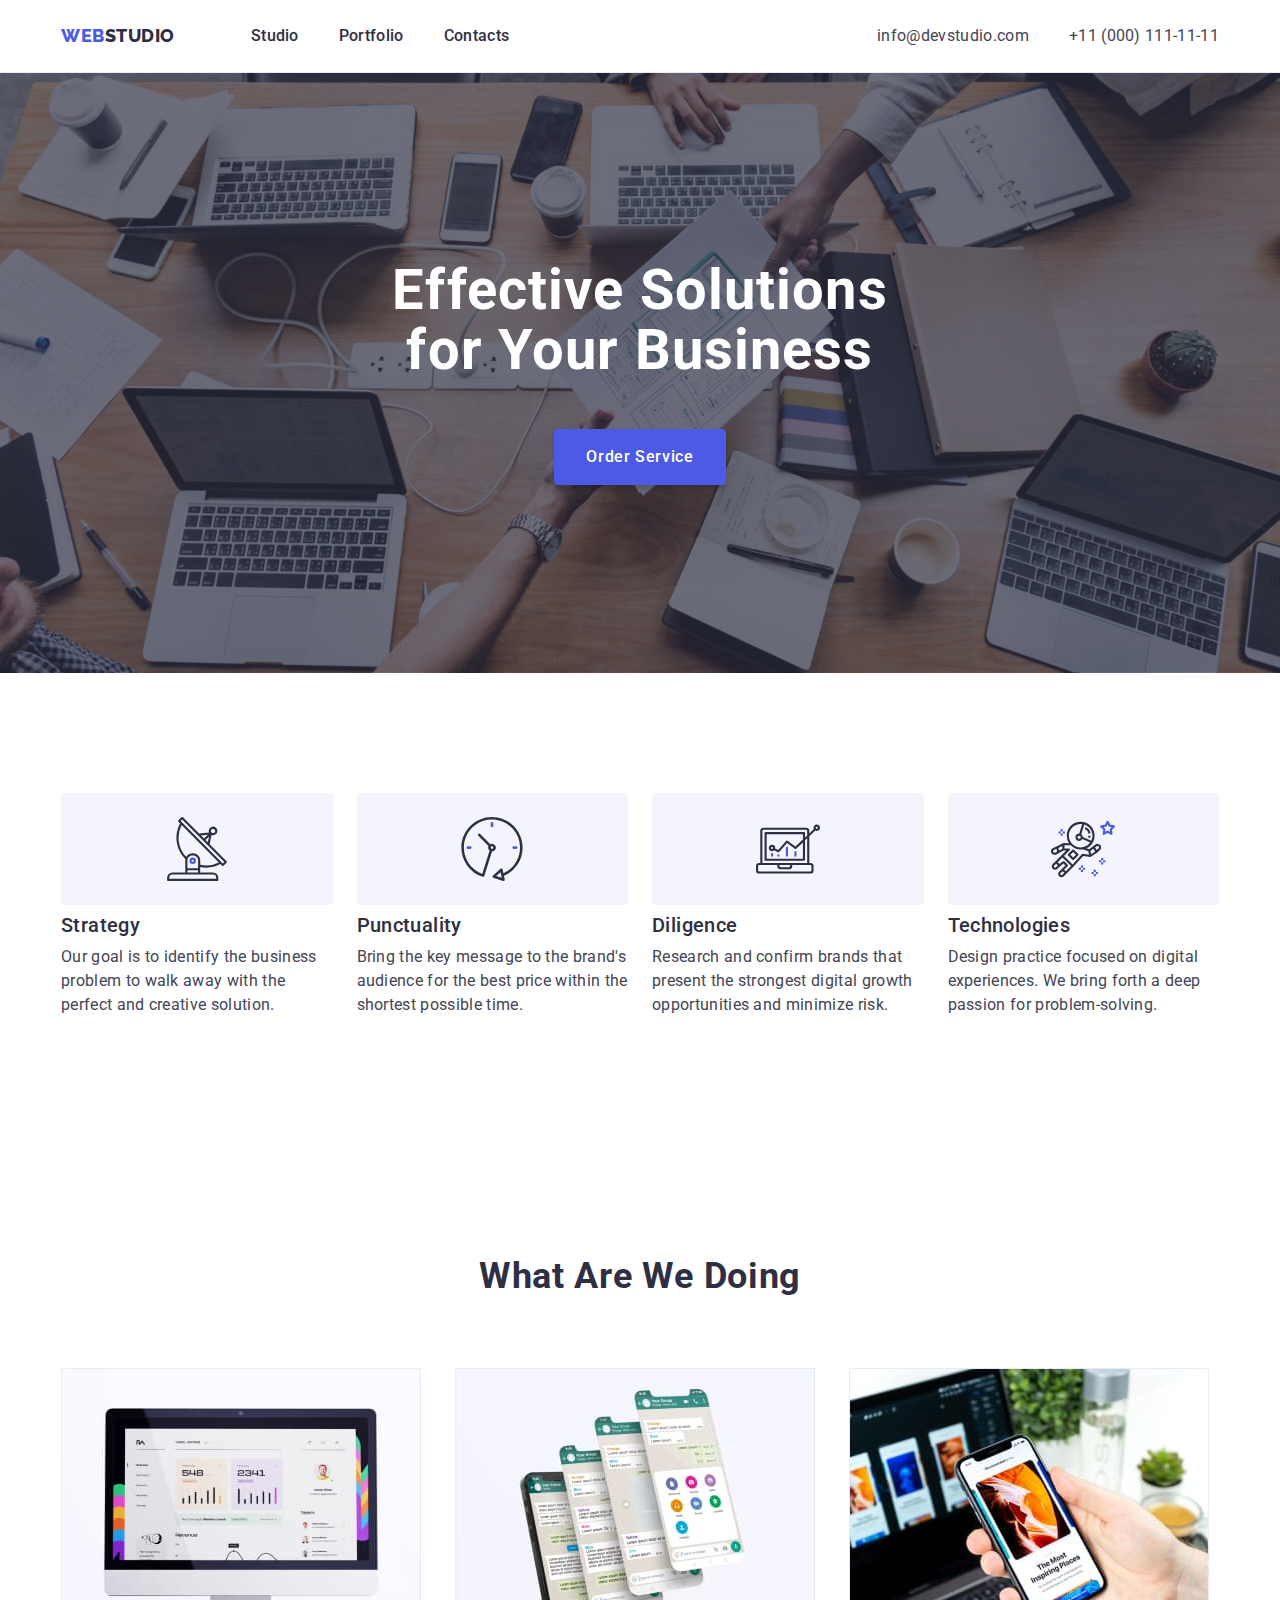
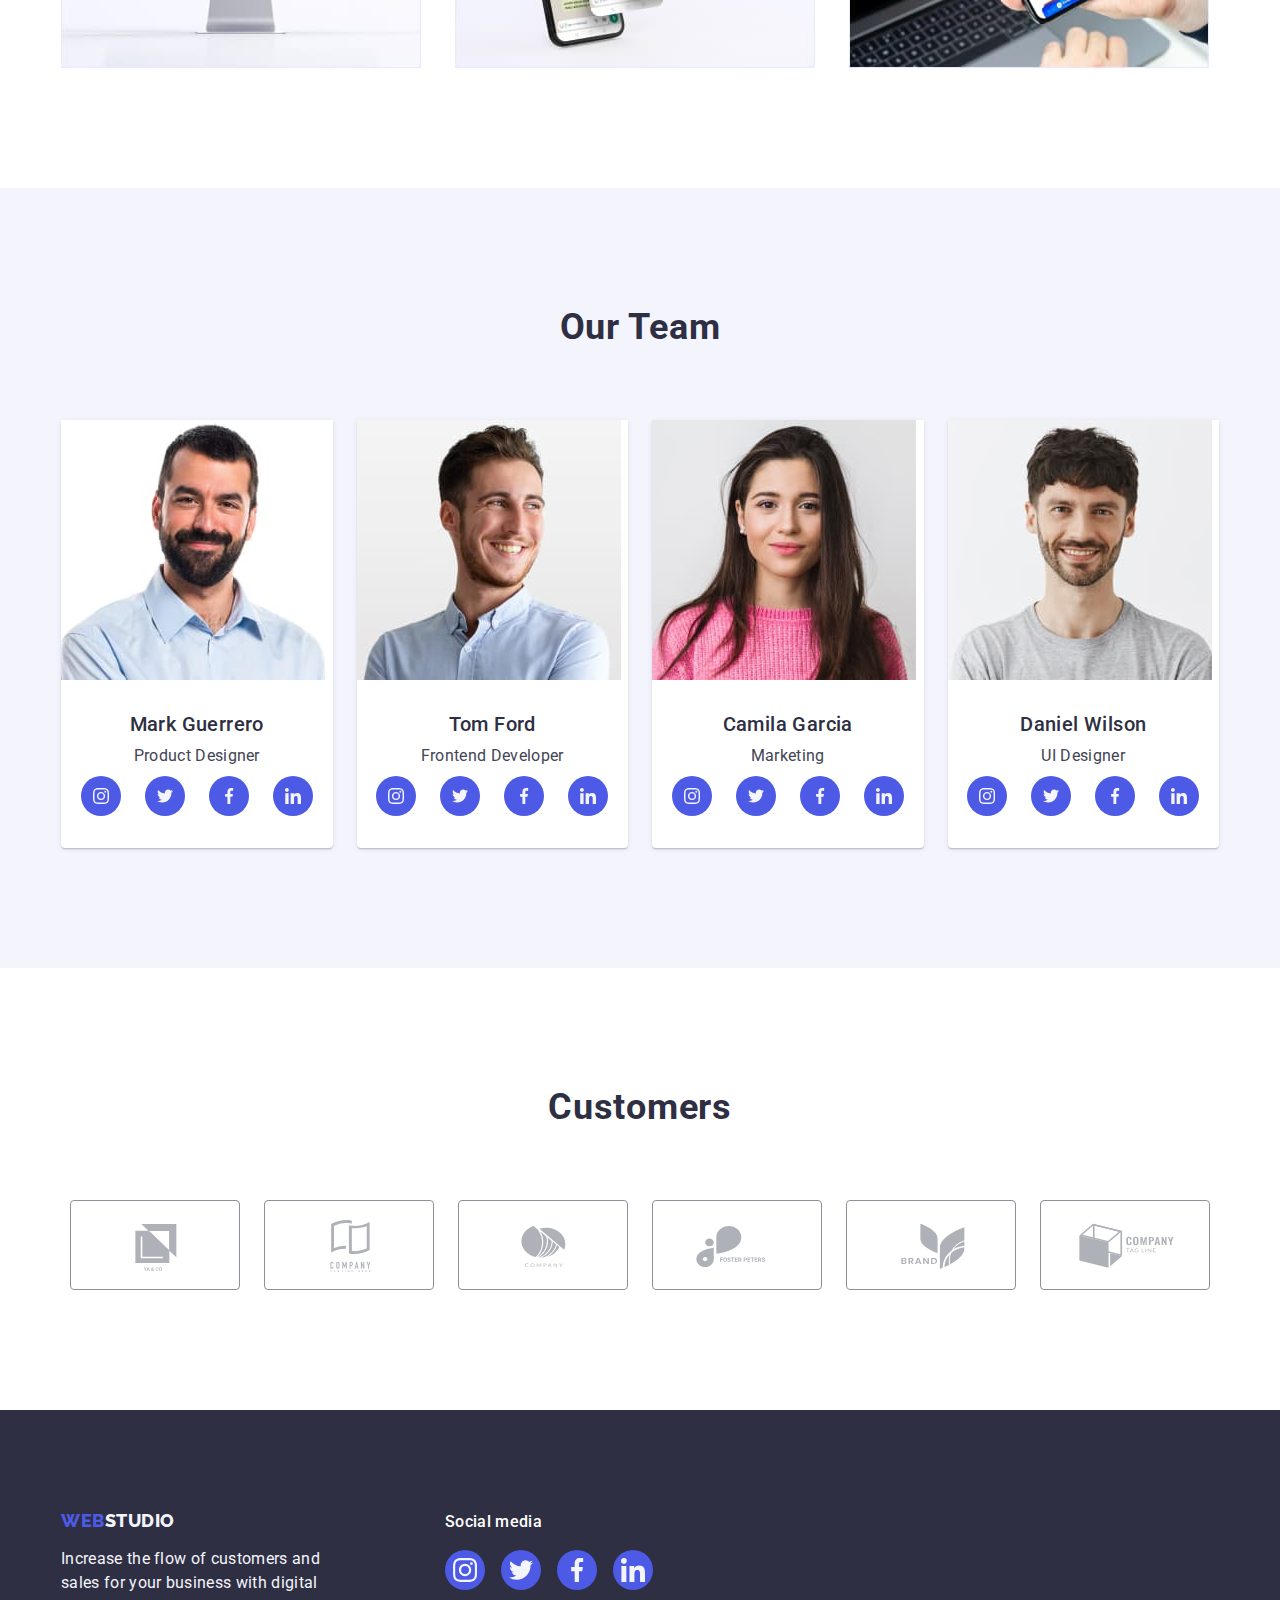
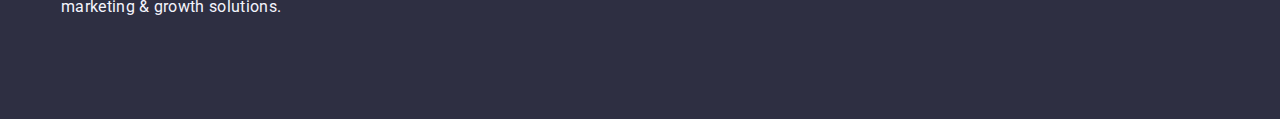
==== index.html @ a68a4059 "Initial commit" ====
<!DOCTYPE html>
<html lang="en">
  <head>
    <meta charset="UTF-8" />
    <meta http-equiv="X-UA-Compatible" content="IE=edge" />
    <meta name="viewport" content="width=device-width, initial-scale=1.0" />
    <title>Webstudio</title>
    <link rel="preconnect" href="https://fonts.googleapis.com" />
    <link rel="preconnect" href="https://fonts.gstatic.com" crossorigin />
    <link
      href="https://fonts.googleapis.com/css2?family=Raleway:wght@800&family=Roboto:wght@400;500;700;900&display=swap"
      rel="stylesheet"
    />
    <link
      rel="stylesheet"
      href="https://cdnjs.cloudflare.com/ajax/libs/modern-normalize/1.1.0/modern-normalize.min.css"
      integrity="sha512-wpPYUAdjBVSE4KJnH1VR1HeZfpl1ub8YT/NKx4PuQ5NmX2tKuGu6U/JRp5y+Y8XG2tV+wKQpNHVUX03MfMFn9Q=="
      crossorigin="anonymous"
      referrerpolicy="no-referrer"
    />
    <link rel="stylesheet" href="./css/styles.css" />
  </head>
  <body>
    <!-- Header -->

    <header class="header">
      <!-- Navigation -->
      <div class="container header-container">
        <nav class="navigation">
          <a class="logo-header logo link" href="./index.html"
            >Web<span class="logo-part-two">Studio</span></a
          >
          <ul class="menu list">
            <li class="menu-item">
              <a class="menu-link link" href="./index.html">Studio</a>
            </li>
            <li class="menu-item">
              <a class="menu-link link" href="./portfolio.html">Portfolio</a>
            </li>
            <li class="menu-item">
              <a class="menu-link link" href="">Contacts</a>
            </li>
          </ul>
        </nav>
        <!-- Contacts -->
        <address class="address">
          <ul class="list contacts">
            <li class="contacts-item">
              <a class="contacts-link link" href="mailto:info@devstudio.com"
                >info@devstudio.com</a
              >
            </li>
            <li class="contacts-item">
              <a class="contacts-link link" href="tel:+110001111111"
                >+11 (000) 111-11-11</a
              >
            </li>
          </ul>
        </address>
      </div>
    </header>
    <main>
      <!-- Hero -->
      <section class="hero">
        <div class="container hero-content">
          <h1 class="hero-title">Effective Solutions for Your Business</h1>
          <button class="order-service-link" type="button">
            Order Service
          </button>
        </div>
      </section>

      <!-- Features -->
      <section class="section">
        <div class="container">
          <h2 class="title-of-section visually-hidden">Features</h2>
          <ul class="list feature-list">
            <li class="feature-item">
              <div class="feature-icon-container">
                <svg class="feature-icon" width="64" height="64">
                  <use href="./images/icon.svg#icon-feature1"></use>
                </svg>
              </div>
              <h3 class="title-feature">Strategy</h3>
              <p class="feature-text">
                Our goal is to identify the business problem to walk away with
                the perfect and creative solution.
              </p>
            </li>
            <li class="feature-item">
              <div class="feature-icon-container">
                <svg class="feature-icon" width="64" height="64">
                  <use href="./images/icon.svg#icon-feature2"></use>
                </svg>
              </div>
              <h3 class="title-feature">Punctuality</h3>
              <p class="feature-text">
                Bring the key message to the brand's audience for the best price
                within the shortest possible time.
              </p>
            </li>
            <li class="feature-item">
              <div class="feature-icon-container">
                <svg class="feature-icon" width="64" height="64">
                  <use href="./images/icon.svg#icon-feature3"></use>
                </svg>
              </div>
              <h3 class="title-feature">Diligence</h3>
              <p class="feature-text">
                Research and confirm brands that present the strongest digital
                growth opportunities and minimize risk.
              </p>
            </li>
            <li class="feature-item">
              <div class="feature-icon-container">
                <svg class="feature-icon" width="64" height="64">
                  <use href="./images/icon.svg#icon-feature4"></use>
                </svg>
              </div>
              <h3 class="title-feature">Technologies</h3>
              <p class="feature-text">
                Design practice focused on digital experiences. We bring forth a
                deep passion for problem-solving.
              </p>
            </li>
          </ul>
        </div>
      </section>

      <!-- Types of work -->
      <section class="section">
        <div class="container">
          <h2 class="title-of-section">What are we doing</h2>
          <ul class="list work-list">
            <li class="work-item">
              <img src="./images/pc.jpg" alt="pc" width="360" />
            </li>
            <li class="work-item">
              <img src="./images/smartphone.jpg" alt="smartphone" width="360" />
            </li>
            <li class="work-item">
              <img src="./images/laptop.jpg" alt="laptop" width="360" />
            </li>
          </ul>
        </div>
      </section>

      <!-- Team -->

      <section class="section section-team">
        <div class="container">
          <h2 class="title-of-section">Our Team</h2>
          <ul class="list team-list">
            <li class="team-item example">
              <img
                src="./images/img.jpg"
                alt="the person who is the product designer"
                width="264"
              />
              <div class="card-description">
                <h3 class="card-content-name">Mark Guerrero</h3>
                <p class="card-content-position">Product Designer</p>

                <ul class="social-list list">
                  <li class="social-list-item">
                    <a href="" class="social-list-link">
                      <svg class="social-list-icon" width="16" height="16">
                        <use href="./images/icon.svg#icon-instagram"></use>
                      </svg>
                    </a>
                  </li>
                  <li class="social-list-item">
                    <a href="" class="social-list-link">
                      <svg class="social-list-icon" width="16" height="16">
                        <use href="./images/icon.svg#icon-twitter"></use>
                      </svg>
                    </a>
                  </li>
                  <li class="social-list-item">
                    <a href="" class="social-list-link">
                      <svg class="social-list-icon" width="16" height="16">
                        <use href="./images/icon.svg#icon-facebook"></use>
                      </svg>
                    </a>
                  </li>
                  <li class="social-list-item">
                    <a href="" class="social-list-link">
                      <svg class="social-list-icon" width="16" height="16">
                        <use href="./images/icon.svg#icon-linkedin"></use>
                      </svg>
                    </a>
                  </li>
                </ul>
              </div>
            </li>
            <li class="team-item example">
              <img
                src="./images/img2.jpg"
                alt="the person who is the frontend developer"
                width="264"
              />
              <div class="card-description">
                <h3 class="card-content-name">Tom Ford</h3>
                <p class="card-content-position">Frontend Developer</p>
                <ul class="social-list list">
                  <li class="social-list-item">
                    <a href="" class="social-list-link">
                      <svg class="social-list-icon" width="16" height="16">
                        <use href="./images/icon.svg#icon-instagram"></use>
                      </svg>
                    </a>
                  </li>
                  <li class="social-list-item">
                    <a href="" class="social-list-link">
                      <svg class="social-list-icon" width="16" height="16">
                        <use href="./images/icon.svg#icon-twitter"></use>
                      </svg>
                    </a>
                  </li>
                  <li class="social-list-item">
                    <a href="" class="social-list-link">
                      <svg class="social-list-icon" width="16" height="16">
                        <use href="./images/icon.svg#icon-facebook"></use>
                      </svg>
                    </a>
                  </li>
                  <li class="social-list-item">
                    <a href="" class="social-list-link">
                      <svg class="social-list-icon" width="16" height="16">
                        <use href="./images/icon.svg#icon-linkedin"></use>
                      </svg>
                    </a>
                  </li>
                </ul>
              </div>
            </li>
            <li class="team-item example">
              <img
                src="./images/img3.jpg"
                alt="the person who is the marketing manager"
                width="264"
              />
              <div class="card-description">
                <h3 class="card-content-name">Camila Garcia</h3>
                <p class="card-content-position">Marketing</p>
                <ul class="social-list list">
                  <li class="social-list-item">
                    <a href="" class="social-list-link">
                      <svg class="social-list-icon" width="16" height="16">
                        <use href="./images/icon.svg#icon-instagram"></use>
                      </svg>
                    </a>
                  </li>
                  <li class="social-list-item">
                    <a href="" class="social-list-link">
                      <svg class="social-list-icon" width="16" height="16">
                        <use href="./images/icon.svg#icon-twitter"></use>
                      </svg>
                    </a>
                  </li>
                  <li class="social-list-item">
                    <a href="" class="social-list-link">
                      <svg class="social-list-icon" width="16" height="16">
                        <use href="./images/icon.svg#icon-facebook"></use>
                      </svg>
                    </a>
                  </li>
                  <li class="social-list-item">
                    <a href="" class="social-list-link">
                      <svg class="social-list-icon" width="16" height="16">
                        <use href="./images/icon.svg#icon-linkedin"></use>
                      </svg>
                    </a>
                  </li>
                </ul>
              </div>
            </li>
            <li class="team-item example">
              <img
                src="./images/img4.jpg"
                alt="the person who is the ui designer"
                width="264"
              />
              <div class="card-description">
                <h3 class="card-content-name">Daniel Wilson</h3>
                <p class="card-content-position">UI Designer</p>
                <ul class="social-list list">
                  <li class="social-list-item">
                    <a href="" class="social-list-link">
                      <svg class="social-list-icon" width="16" height="16">
                        <use href="./images/icon.svg#icon-instagram"></use>
                      </svg>
                    </a>
                  </li>
                  <li class="social-list-item">
                    <a href="" class="social-list-link">
                      <svg class="social-list-icon" width="16" height="16">
                        <use href="./images/icon.svg#icon-twitter"></use>
                      </svg>
                    </a>
                  </li>
                  <li class="social-list-item">
                    <a href="" class="social-list-link">
                      <svg class="social-list-icon" width="16" height="16">
                        <use href="./images/icon.svg#icon-facebook"></use>
                      </svg>
                    </a>
                  </li>
                  <li class="social-list-item">
                    <a href="" class="social-list-link">
                      <svg class="social-list-icon" width="16" height="16">
                        <use href="./images/icon.svg#icon-linkedin"></use>
                      </svg>
                    </a>
                  </li>
                </ul>
              </div>
            </li>
          </ul>
        </div>
      </section>

      <!-- Customers -->

      <section class="section">
        <div class="container">
          <h2 class="title-of-section">Customers</h2>
          <ul class="customers-list list">
            <li class="customers-list-item">
              <a href="" class="customers-list-link">
                <svg class="customers-list-icon" width="104" height="56">
                  <use
                    href="./images/sprite-without-fill.svg#icon-company1"
                  ></use>
                </svg>
              </a>
            </li>
            <li class="customers-list-item">
              <a href="" class="customers-list-link">
                <svg class="customers-list-icon" width="104" height="56">
                  <use href="./images/icon.svg#icon-company2"></use>
                </svg>
              </a>
            </li>
            <li class="customers-list-item">
              <a href="" class="customers-list-link">
                <svg class="customers-list-icon" width="104" height="56">
                  <use href="./images/icon.svg#icon-company3"></use>
                </svg>
              </a>
            </li>
            <li class="customers-list-item">
              <a href="" class="customers-list-link">
                <svg class="customers-list-icon" width="104" height="56">
                  <use href="./images/icon.svg#icon-company4"></use>
                </svg>
              </a>
            </li>
            <li class="customers-list-item">
              <a href="" class="customers-list-link">
                <svg class="customers-list-icon" width="104" height="56">
                  <use href="./images/icon.svg#icon-company5"></use>
                </svg>
              </a>
            </li>
            <li class="customers-list-item">
              <a href="" class="customers-list-link">
                <svg class="customers-list-icon" width="104" height="56">
                  <use href="./images/icon.svg#icon-company6"></use>
                </svg>
              </a>
            </li>
          </ul>
        </div>
      </section>
    </main>

    <!-- Footer -->

    <footer class="footer">
      <div class="container footer-container">
        <div class="footer-part-one">
          <a class="logo-footer logo link" href="./index.html"
            >Web<span class="footer-logo-part-two">Studio</span></a
          >
          <p class="footer-text">
            Increase the flow of customers and sales for your business with
            digital marketing & growth solutions.
          </p>
        </div>
        <div class="footer-part-two">
          <p class="text-footer-part-two">Social media</p>
          <ul class="footer-social-list list">
            <li class="social-list-item">
              <a href="" class="social-list-link footer-link-hover">
                <svg class="social-list-icon" width="24" height="24">
                  <use href="./images/icon.svg#icon-instagram"></use>
                </svg>
              </a>
            </li>
            <li class="social-list-item">
              <a href="" class="social-list-link footer-link-hover">
                <svg class="social-list-icon" width="24" height="24">
                  <use href="./images/icon.svg#icon-twitter"></use>
                </svg>
              </a>
            </li>
            <li class="social-list-item">
              <a href="" class="social-list-link footer-link-hover">
                <svg class="social-list-icon" width="24" height="24">
                  <use href="./images/icon.svg#icon-facebook"></use>
                </svg>
              </a>
            </li>
            <li class="social-list-item">
              <a href="" class="social-list-link footer-link-hover">
                <svg class="social-list-icon" width="24" height="24">
                  <use href="./images/icon.svg#icon-linkedin"></use>
                </svg>
              </a>
            </li>
          </ul>
        </div>
      </div>
    </footer>
  </body>
</html>
---- css/styles.css ----
*::before,
*::after {
  box-sizing: inherit;
}

h1,
h2,
h3,
h4,
p {
  margin-top: 0;
  margin-bottom: 0;
}

ul,
ol {
  margin-top: 0;
  margin-bottom: 0;
  padding-left: 0;
}

img {
  display: block;
}
/* dafault class */
.link {
  text-decoration: none;
}
.list {
  list-style: none;
}

/* Variable colors */

:root {
  --body-background-color: #ffffff;
  --header-background-color: #ffffff;
  --footer-background-color: #2e2f42;
  --section-background-color: #f4f4fd;
  --img-background-color: #ffffff;

  --logo-color-first-part: #4d5ae5;
  --logo-color-second-part: #2e2f42;
  --footer-logo-color-second-part: #f4f4fd;

  --title-text-color: #2e2f42;
  --text-color: #434455;
  --footer-text-color: #f4f4fd;
  --footer-text-part-two-color: #ffffff;
  --hero-title-color: #ffffff;

  --hover-focus-link-color: #404bbf;

  --hero-button-text-color: #ffffff;
  --hero-button-background-color: #4d5ae5;

  --button-filter-text-color: #4d5ae5;
  --button-filter-background-color: #f4f4fd;
  --button-filter-background-hover-focus-color: #404bbf;
  --button-filter-text-hover-focus-color: #ffffff;
  --border-button-filter: #e7e9fc;

  --social-link-background-color: #4d5ae5;
  --customers-link-icon-color: #afb1b8;
  --icon-fill-color: #f4f4fd;
}

/* Body */

body {
  font-family: Roboto, sans-serif;
  color: var(--text-color);
  background-color: var(--body-background-color);
  margin: 0;
}

/* Container */

.container {
  width: 1158px;
  margin-left: auto;
  margin-right: auto;
  padding-left: 15px;
  padding-right: 15px;
}

.visually-hidden {
  position: absolute;
  width: 1px;
  height: 1px;
  margin: -1px;
  border: 0;
  padding: 0;

  white-space: nowrap;
  clip-path: inset(100%);
  clip: rect(0 0 0 0);
  overflow: hidden;
}

/* Header */

.header {
  background: var(--header-background-color);
  padding-top: 24px;
  padding-bottom: 24px;
  border-bottom: 1px solid #e7e9fc;
  box-shadow: 0px 2px 1px rgba(46, 47, 66, 0.08),
    0px 1px 1px rgba(46, 47, 66, 0.16), 0px 1px 6px rgba(46, 47, 66, 0.08);
}

.header-container {
  display: flex;
  align-items: center;
}

/* Navigation */

.navigation {
  display: flex;
  align-items: center;
  margin-right: auto;
}
/* Logo */

.logo-header {
  margin-right: 76px;
}

.logo {
  font-family: Raleway, sans-serif;
  font-weight: 800;
  font-size: 18px;
  line-height: 1.17;
  letter-spacing: 0.03em;
  color: var(--logo-color-first-part);
  text-transform: uppercase;
}

.logo-part-two {
  color: var(--logo-color-second-part);
}

.menu {
  display: flex;
  align-items: center;
  gap: 40px;
}

.menu-link {
  padding: 24px 0;
  font-weight: 500;
  font-size: 16px;
  line-height: 1.5;
  letter-spacing: 0.02em;
  color: var(--title-text-color);
}

.menu-link:hover,
.menu-link:focus {
  color: var(--hover-focus-link-color);
}

/* Contacts */

.address {
  font-style: normal;
}

.contacts {
  display: flex;
  align-items: center;
  gap: 40px;
}

.contacts-link {
  font-size: 16px;
  line-height: 1.5;
  letter-spacing: 0.02em;
  color: inherit;
}

.contacts-link:hover,
.contacts-link:focus {
  color: var(--hover-focus-link-color);
}

/* Hero */

.hero {
  background-color: #2e2f42;
  padding-top: 188px;
  padding-bottom: 188px;
  margin-left: auto;
  margin-right: auto;

  max-width: 1440px;
  background-image: linear-gradient(
      rgba(46, 47, 66, 0.7),
      rgba(46, 47, 66, 0.7)
    ),
    url(../images/hero.jpg);
  background-size: cover;
  background-position: center;
  background-repeat: no-repeat;
}

.hero-content {
  text-align: center;
}
.hero-title {
  max-width: 496px;
  margin: 0 auto 48px;

  font-weight: 700;
  font-size: 56px;
  line-height: 1.07;
  letter-spacing: 0.02em;
  color: var(--hero-title-color);
}

.order-service-link {
  display: block;
  margin: 0 auto;
  min-width: 169px;
  height: 56px;
  border: none;
  padding: 16px 32px;
  font-family: Roboto, sans-serif;
  font-weight: 500;
  font-size: 16px;
  line-height: 1.5;
  letter-spacing: 0.04em;
  color: var(--hero-button-text-color);
  background-color: var(--hero-button-background-color);
  cursor: pointer;
  box-shadow: 0px 4px 4px rgba(0, 0, 0, 0.15);
  border-radius: 4px;
}

/* Main content */

.section {
  padding-top: 120px;
  padding-bottom: 120px;
}

.title-of-section {
  margin-bottom: 72px;

  font-weight: 700;
  font-size: 36px;
  line-height: 1.1;
  text-align: center;
  letter-spacing: 0.02em;
  text-transform: capitalize;
  color: var(--title-text-color);
}

/* Feature */

.feature-list {
  display: flex;
  flex-wrap: wrap;
  gap: 24px;
}

.feature-item {
  flex-basis: calc((100% - 72px) / 4);
}

.feature-icon-container {
  display: flex;
  align-items: center;
  justify-content: center;
  height: 112px;
  /* padding: 24px 100px; */
  background: #f4f4fd;
  border-radius: 4px;
  margin-bottom: 8px;
}

.title-feature,
.card-content-name,
.portfolo-title {
  margin-bottom: 8px;

  font-weight: 500;
  font-size: 20px;
  line-height: 1.2;
  letter-spacing: 0.02em;
  color: var(--title-text-color);
}

.feature-text,
.card-content-position,
.portfolio-text {
  font-size: 16px;
  line-height: 1.5;
  letter-spacing: 0.02em;
  color: var(--text-color);
}

/* Types of work */

.work-list {
  display: flex;
  flex-wrap: wrap;
  gap: 24px;
}

.work-item {
  flex-basis: calc((100% - 48px) / 3);
}
/* Team */

.section-team {
  background-color: var(--section-background-color);
}

.team-list {
  display: flex;
  flex-wrap: wrap;
  gap: 24px;
}

.team-item {
  flex-basis: calc((100% - 72px) / 4);
  box-shadow: 0px 1px 6px rgba(46, 47, 66, 0.08),
    0px 1px 1px rgba(46, 47, 66, 0.16), 0px 2px 1px rgba(46, 47, 66, 0.08);
  border-radius: 0px 0px 4px 4px;
}

.example {
  background-color: var(--img-background-color);
}

.card-description {
  padding: 32px 0;
  /* padding: 32px 16px; */
  text-align: center;
}

.card-content-position {
  margin-bottom: 8px;
}

/* Social list (+customers)  */

.social-list,
.customers-list {
  display: flex;
  justify-content: center;
  gap: 24px;
}

.social-list-link {
  display: flex;
  justify-content: center;
  align-items: center;
  width: 40px;
  height: 40px;
  border-radius: 50%;
  background-color: var(--social-link-background-color);
}

.social-list-link:hover,
.social-list-link:focus {
  background-color: #404bbf;
}

.social-list-icon {
  fill: var(--icon-fill-color);
}
/* Customers */

.customers-list-link {
  display: flex;
  justify-content: center;
  align-items: center;
  width: 168px;
  height: 88px;
  border: 1px solid #8e8f99;
  border-radius: 4px;
  color: var(--customers-link-icon-color);
}

.customers-list-link:hover,
.customers-list-link:focus {
  border-color: #404bbf;
  color: #404bbf;
}

.customers-list-icon {
  fill: currentColor;
}

/* Footer */

.footer {
  background: var(--footer-background-color);
  padding-top: 100px;
  padding-bottom: 100px;
}

.footer-container {
  display: flex;
  align-items: baseline;
  gap: 120px;
}

/* .footer-part-one {
  margin-right: 120px;
} */

.logo-footer {
  display: inline-block;
  margin-bottom: 16px;
}

.footer-logo-part-two {
  color: var(--footer-logo-color-second-part);
}

.footer-text {
  width: 264px;

  font-size: 16px;
  line-height: 1.5;
  letter-spacing: 0.02em;
  color: var(--footer-text-color);
}

/* text-footer-part-two */

.text-footer-part-two {
  margin-bottom: 16px;

  font-weight: 500;
  font-size: 16px;
  line-height: 1.5;
  letter-spacing: 0.02em;
  color: var(--footer-text-part-two-color);
}

.footer-social-list {
  display: flex;
  justify-content: center;
  gap: 16px;
}

.footer-link-hover:hover,
.footer-link-hover:focus {
  background-color: #31d0aa;
}

/* Portfolio */

.portfolio-section {
  padding: 96px 120px;
}
.filter-list {
  display: flex;
  flex-wrap: wrap;
  gap: 24px;
  margin-bottom: 72px;
  justify-content: center;
}

.button-filter {
  padding: 12px 24px;
  border: 1px solid var(--border-button-filter);
  border-radius: 4px;

  font-family: Roboto, sans-serif;
  font-weight: 500;
  font-size: 16px;
  line-height: 1.5;
  letter-spacing: 0.04em;
  color: var(--button-filter-text-color);
  background-color: var(--button-filter-background-color);
  cursor: pointer;
}

.button-filter:hover,
.button-filter:focus {
  color: var(--button-filter-text-hover-focus-color);
  background-color: var(--button-filter-background-hover-focus-color);
  border: 1px solid transparent;
  box-shadow: 0px 3px 1px rgba(0, 0, 0, 0.1), 0px 2px 1px rgba(0, 0, 0, 0.08),
    0px 2px 2px rgba(0, 0, 0, 0.12);
}

.portfolio-list {
  display: flex;
  flex-wrap: wrap;
  row-gap: 48px;
  column-gap: 24px;
}

.portfolio-item {
  flex-basis: calc((100% - 48px) / 3);
}

.portfolio-link {
  display: block;
}

.portfolio-link:hover,
.portfolio-link:focus {
  box-shadow: 0px 1px 6px rgba(46, 47, 66, 0.08),
    0px 1px 1px rgba(46, 47, 66, 0.16), 0px 2px 1px rgba(46, 47, 66, 0.08);
}
.portfolio-card-description {
  padding: 32px 16px;
  align-items: flex-start;
  border: 1px solid #e7e9fc;
  border-top: none;
}
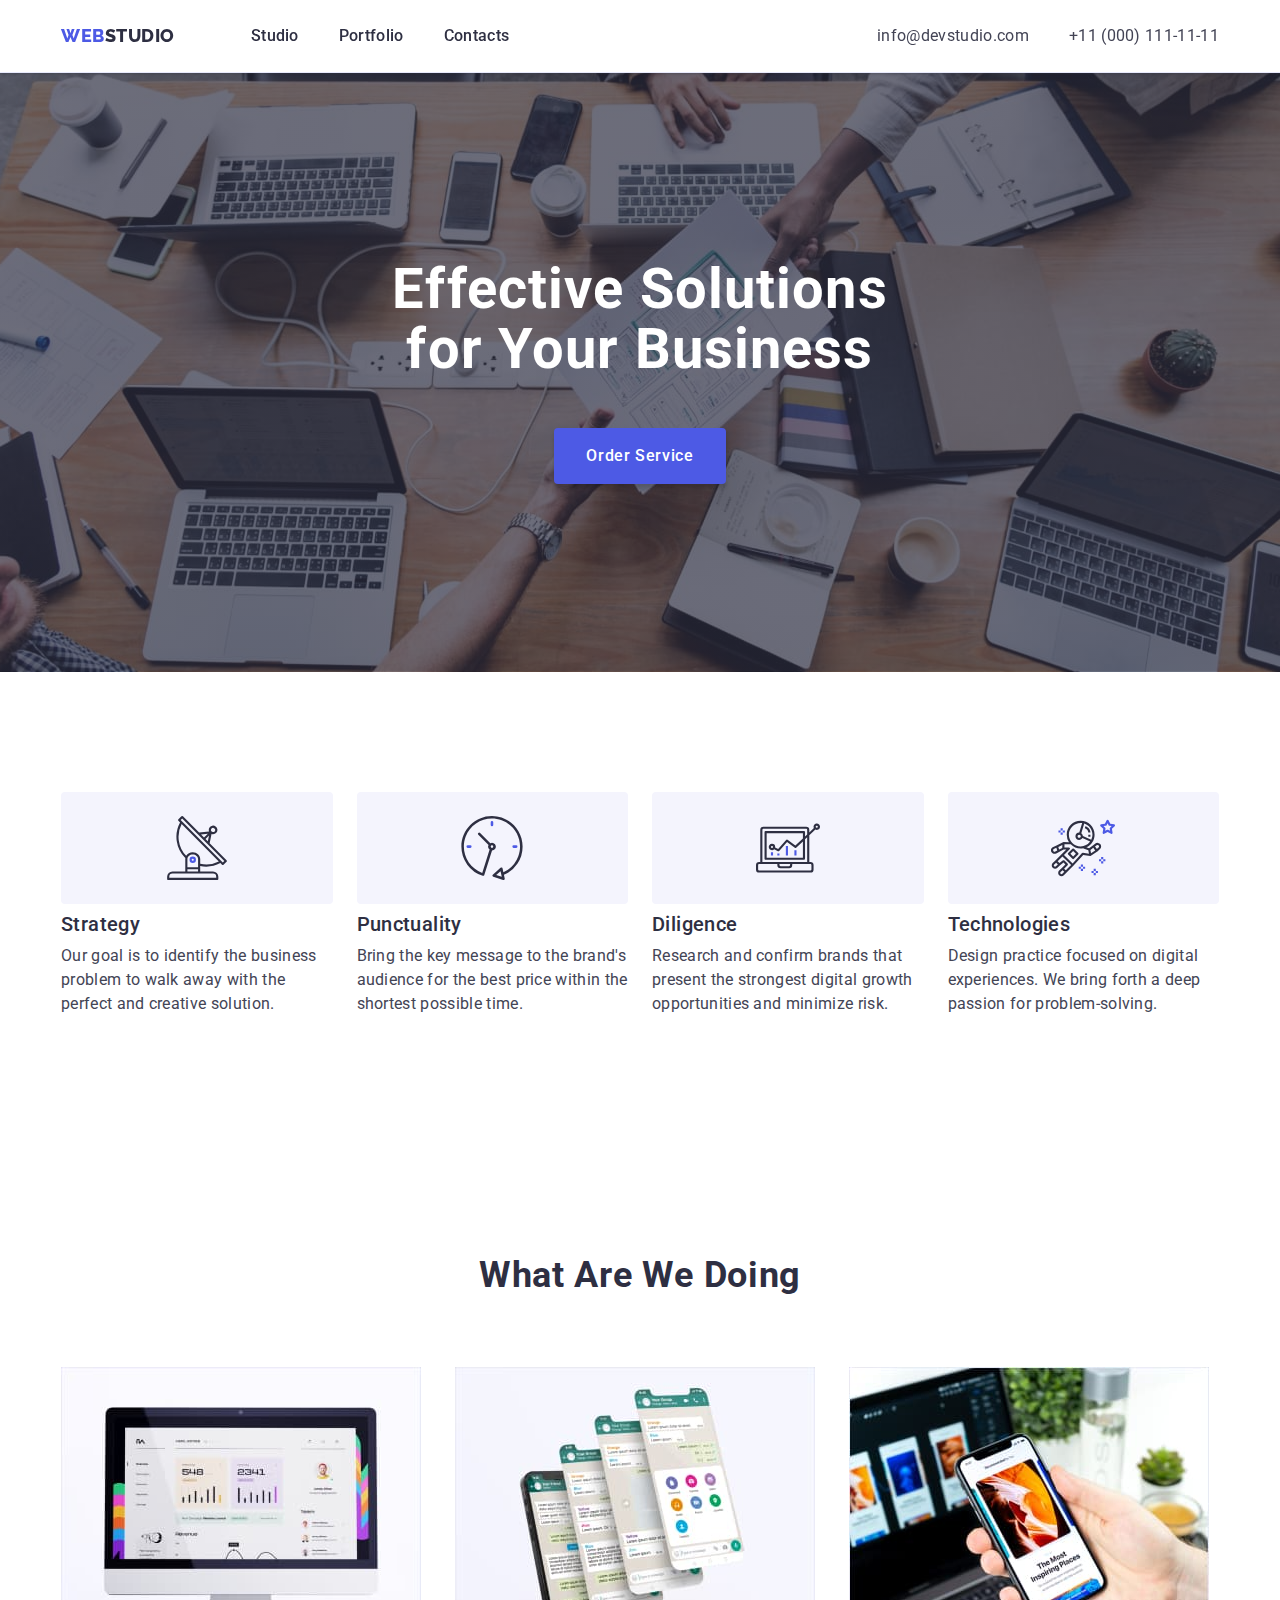
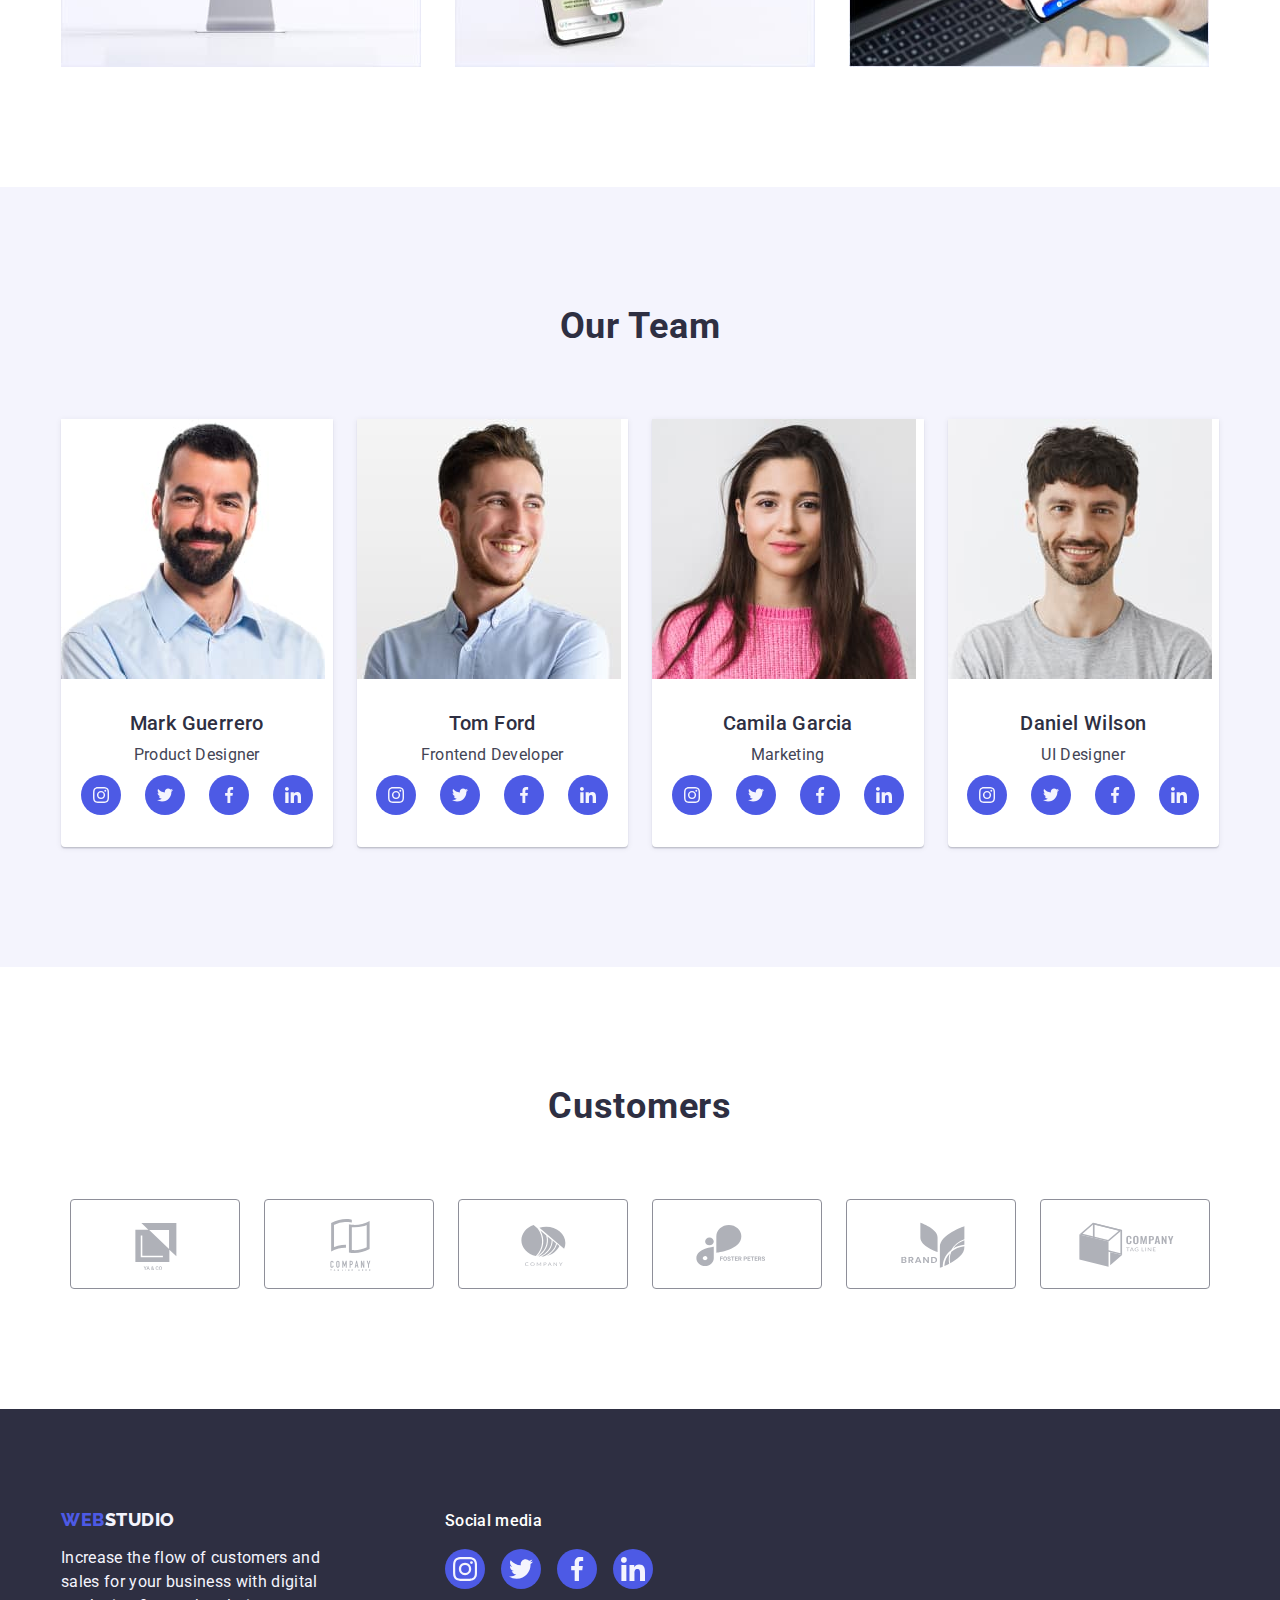
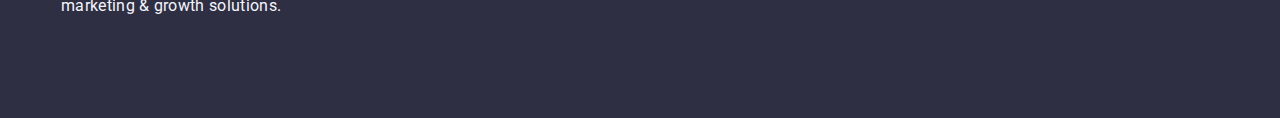
==== commit 2483ac25: "hm5" ====
--- a/index.html
+++ b/index.html
@@ -64,7 +64,7 @@
       <section class="hero">
         <div class="container hero-content">
           <h1 class="hero-title">Effective Solutions for Your Business</h1>
-          <button class="order-service-link" type="button">
+          <button class="order-service-link" type="button" data-modal-open>
             Order Service
           </button>
         </div>
@@ -423,5 +423,15 @@
         </div>
       </div>
     </footer>
+    <div class="backdrop is-hidden" data-modal>
+      <div class="modal">
+        <button type="button" class="modal-close-button" data-modal-close>
+          <svg class="modal-close-btn-icon" width="8" height="8">
+            <use href="./images/icon.svg#icon-x"></use>
+          </svg>
+        </button>
+      </div>
+    </div>
+    <script src="./js/modal.js"></script>
   </body>
 </html>
--- a/css/styles.css
+++ b/css/styles.css
@@ -22,7 +22,7 @@
 img {
   display: block;
 }
-/* dafault class */
+/* =================== dafault class =========================*/
 .link {
   text-decoration: none;
 }
@@ -30,7 +30,7 @@
   list-style: none;
 }
 
-/* Variable colors */
+/* ========================== Root =========================*/
 
 :root {
   --body-background-color: #ffffff;
@@ -63,18 +63,26 @@
   --social-link-background-color: #4d5ae5;
   --customers-link-icon-color: #afb1b8;
   --icon-fill-color: #f4f4fd;
-}
-
-/* Body */
+
+  --overlay-bg-color: #4d5ae5;
+  --overlay-text-color: #f4f4fd;
+
+  --transition-dur-cubic: 250ms cubic-bezier(0.4, 0, 0.2, 1);
+  --backdrop-bg-color: rgba(46, 47, 66, 0.4);
+  --modal-bg-color: #fcfcfc;
+}
+
+/* ======================== Body ===============================*/
 
 body {
   font-family: Roboto, sans-serif;
   color: var(--text-color);
   background-color: var(--body-background-color);
   margin: 0;
-}
-
-/* Container */
+  padding-top: 72px;
+}
+
+/* ====================== Container ============================*/
 
 .container {
   width: 1158px;
@@ -98,9 +106,14 @@
   overflow: hidden;
 }
 
-/* Header */
+/* ====================== Header =============================*/
 
 .header {
+  position: fixed;
+  width: 100%;
+  left: 0;
+  top: 0;
+
   background: var(--header-background-color);
   padding-top: 24px;
   padding-bottom: 24px;
@@ -114,14 +127,14 @@
   align-items: center;
 }
 
-/* Navigation */
+/* ============================ Navigation ====================*/
 
 .navigation {
   display: flex;
   align-items: center;
   margin-right: auto;
 }
-/* Logo */
+/* ==================== Logo ==============================*/
 
 .logo-header {
   margin-right: 76px;
@@ -148,12 +161,15 @@
 }
 
 .menu-link {
+  position: relative;
   padding: 24px 0;
   font-weight: 500;
   font-size: 16px;
   line-height: 1.5;
   letter-spacing: 0.02em;
   color: var(--title-text-color);
+
+  transition: color var(--transition-dur-cubic);
 }
 
 .menu-link:hover,
@@ -161,7 +177,26 @@
   color: var(--hover-focus-link-color);
 }
 
-/* Contacts */
+.menu-link::after {
+  content: "";
+  position: absolute;
+  display: block;
+  width: 100%;
+  height: 4px;
+  left: 0;
+  bottom: 0;
+  background: #404bbf;
+  border-radius: 2px;
+  transform: scaleX(0);
+
+  transition: transform var(--transition-dur-cubic);
+}
+
+.menu-link:hover::after {
+  transform: scaleX(1);
+}
+
+/* ======================= Contacts ========================*/
 
 .address {
   font-style: normal;
@@ -178,6 +213,8 @@
   line-height: 1.5;
   letter-spacing: 0.02em;
   color: inherit;
+
+  transition: color var(--transition-dur-cubic);
 }
 
 .contacts-link:hover,
@@ -185,7 +222,7 @@
   color: var(--hover-focus-link-color);
 }
 
-/* Hero */
+/* ====================== Hero ===========================*/
 
 .hero {
   background-color: #2e2f42;
@@ -238,7 +275,7 @@
   border-radius: 4px;
 }
 
-/* Main content */
+/* ====================== Main content ============================*/
 
 .section {
   padding-top: 120px;
@@ -257,7 +294,7 @@
   color: var(--title-text-color);
 }
 
-/* Feature */
+/* ==================== Feature =========================*/
 
 .feature-list {
   display: flex;
@@ -301,7 +338,7 @@
   color: var(--text-color);
 }
 
-/* Types of work */
+/* ================= Types of work ==================*/
 
 .work-list {
   display: flex;
@@ -312,7 +349,7 @@
 .work-item {
   flex-basis: calc((100% - 48px) / 3);
 }
-/* Team */
+/* ================== Team ======================*/
 
 .section-team {
   background-color: var(--section-background-color);
@@ -345,7 +382,7 @@
   margin-bottom: 8px;
 }
 
-/* Social list (+customers)  */
+/* ======================= Social list (+customers) ====================  */
 
 .social-list,
 .customers-list {
@@ -362,6 +399,8 @@
   height: 40px;
   border-radius: 50%;
   background-color: var(--social-link-background-color);
+
+  transition: background-color var(--transition-dur-cubic);
 }
 
 .social-list-link:hover,
@@ -372,7 +411,7 @@
 .social-list-icon {
   fill: var(--icon-fill-color);
 }
-/* Customers */
+/* ======================= Customers =========================*/
 
 .customers-list-link {
   display: flex;
@@ -383,6 +422,9 @@
   border: 1px solid #8e8f99;
   border-radius: 4px;
   color: var(--customers-link-icon-color);
+
+  transition: color var(--transition-dur-cubic),
+    border-color var(--transition-dur-cubic);
 }
 
 .customers-list-link:hover,
@@ -395,7 +437,7 @@
   fill: currentColor;
 }
 
-/* Footer */
+/* ======================= Footer ============================*/
 
 .footer {
   background: var(--footer-background-color);
@@ -409,10 +451,6 @@
   gap: 120px;
 }
 
-/* .footer-part-one {
-  margin-right: 120px;
-} */
-
 .logo-footer {
   display: inline-block;
   margin-bottom: 16px;
@@ -431,7 +469,7 @@
   color: var(--footer-text-color);
 }
 
-/* text-footer-part-two */
+/* ==================== text-footer-part-two =========================*/
 
 .text-footer-part-two {
   margin-bottom: 16px;
@@ -454,7 +492,7 @@
   background-color: #31d0aa;
 }
 
-/* Portfolio */
+/* ==================== Portfolio =======================*/
 
 .portfolio-section {
   padding: 96px 120px;
@@ -480,6 +518,10 @@
   color: var(--button-filter-text-color);
   background-color: var(--button-filter-background-color);
   cursor: pointer;
+
+  transition: color var(--transition-dur-cubic),
+    background-color var(--transition-dur-cubic),
+    border var(--transition-dur-cubic), box-shadow var(--transition-dur-cubic);
 }
 
 .button-filter:hover,
@@ -504,6 +546,8 @@
 
 .portfolio-link {
   display: block;
+
+  transition: box-shadow var(--transition-dur-cubic);
 }
 
 .portfolio-link:hover,
@@ -517,3 +561,91 @@
   border: 1px solid #e7e9fc;
   border-top: none;
 }
+
+.portfolio-img-wrapper {
+  position: relative;
+  overflow: hidden;
+}
+
+.overlay {
+  position: absolute;
+  width: 100%;
+  height: 100%;
+  overflow: auto;
+  padding: 40px 32px;
+  left: 0;
+  top: 0;
+
+  transform: translate(0, 100%);
+  transition: transform var(--transition-dur-cubic);
+
+  font-size: 16px;
+  line-height: 1.5;
+  letter-spacing: 0.02em;
+  color: var(--overlay-text-color);
+  background-color: var(--overlay-bg-color);
+}
+
+.portfolio-link:hover .overlay,
+.portfolio-link:focus .overlay {
+  transform: translate(0, 0);
+}
+
+/* ==================== Modal window ==============================*/
+
+.backdrop {
+  position: fixed;
+  width: 100%;
+  height: 100%;
+  left: 0;
+  top: 0;
+  background: var(--backdrop-bg-color);
+  z-index: 100;
+  transition: opacity var(--transition-dur-cubic),
+    visibility var(--transition-dur-cubic);
+}
+
+.backdrop.is-hidden {
+  opacity: 0;
+  visibility: hidden;
+  pointer-events: none;
+}
+
+.modal {
+  position: absolute;
+  top: 50%;
+  left: 50%;
+  transform: translate(-50%, -50%);
+  width: 408px;
+  height: 576px;
+  background: var(--modal-bg-color);
+  box-shadow: 0px 1px 1px rgba(0, 0, 0, 0.14), 0px 1px 3px rgba(0, 0, 0, 0.12),
+    0px 2px 1px rgba(0, 0, 0, 0.2);
+  border-radius: 4px;
+}
+
+.modal-close-button {
+  position: absolute;
+  top: 24px;
+  right: 24px;
+  display: flex;
+  justify-content: center;
+  align-items: center;
+  background: #e7e9fc;
+  border: 1px solid rgba(0, 0, 0, 0.1);
+  padding: 0;
+  width: 24px;
+  height: 24px;
+  border-radius: 50%;
+  cursor: pointer;
+
+  transition: background-color var(--transition-dur-cubic),
+    border-radius var(--transition-dur-cubic), fill var(--transition-dur-cubic);
+}
+
+.modal-close-button:hover,
+.modal-close-button:focus {
+  background-color: #404bbf;
+  border-radius: 50%;
+  fill: #ffffff;
+}
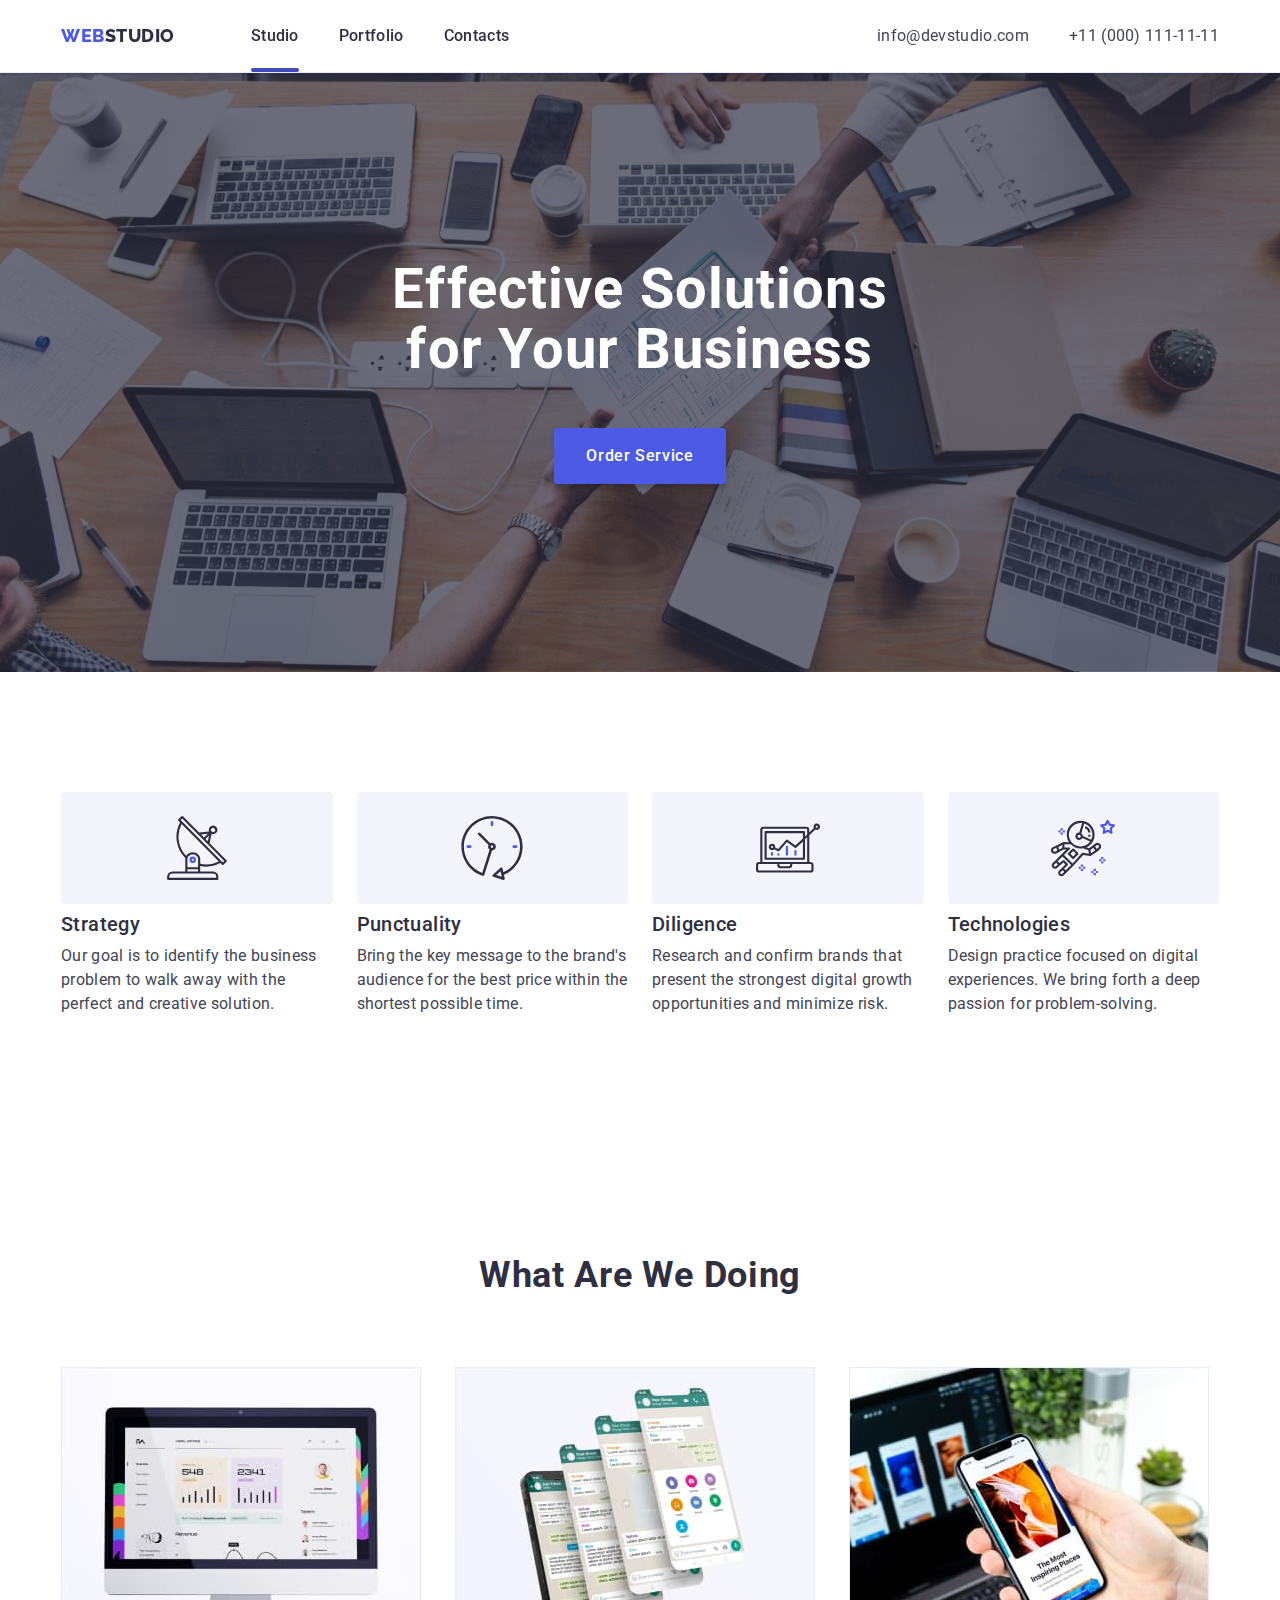
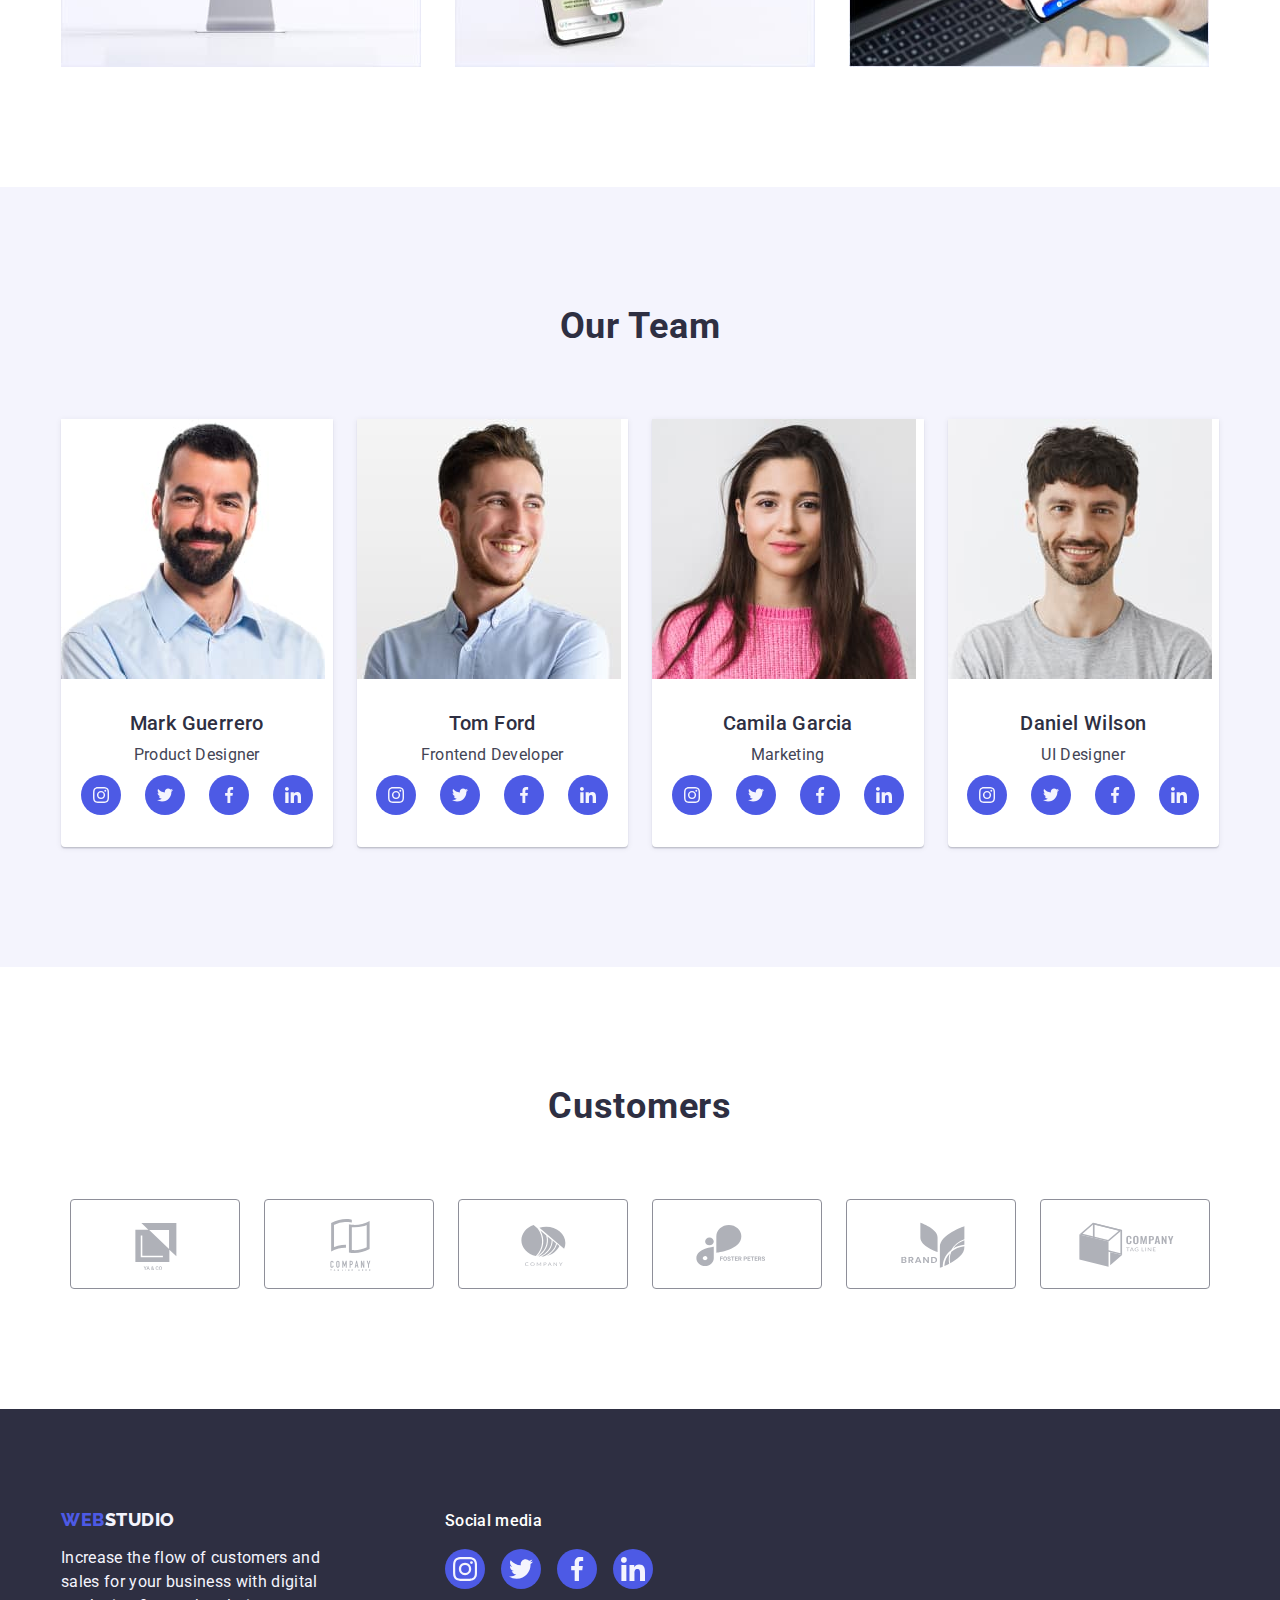
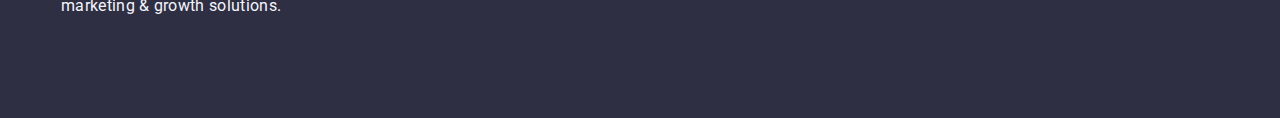
==== commit 6a0868c0: "update1" ====
--- a/index.html
+++ b/index.html
@@ -32,7 +32,9 @@
           >
           <ul class="menu list">
             <li class="menu-item">
-              <a class="menu-link link" href="./index.html">Studio</a>
+              <a class="menu-link link current-page" href="./index.html"
+                >Studio</a
+              >
             </li>
             <li class="menu-item">
               <a class="menu-link link" href="./portfolio.html">Portfolio</a>
--- a/css/styles.css
+++ b/css/styles.css
@@ -177,7 +177,7 @@
   color: var(--hover-focus-link-color);
 }
 
-.menu-link::after {
+.current-page::after {
   content: "";
   position: absolute;
   display: block;
@@ -185,15 +185,9 @@
   height: 4px;
   left: 0;
   bottom: 0;
-  background: #404bbf;
+  background-color: #404bbf;
   border-radius: 2px;
-  transform: scaleX(0);
-
-  transition: transform var(--transition-dur-cubic);
-}
-
-.menu-link:hover::after {
-  transform: scaleX(1);
+  bottom: -3px;
 }
 
 /* ======================= Contacts ========================*/
@@ -263,6 +257,7 @@
   height: 56px;
   border: none;
   padding: 16px 32px;
+
   font-family: Roboto, sans-serif;
   font-weight: 500;
   font-size: 16px;
@@ -311,7 +306,7 @@
   align-items: center;
   justify-content: center;
   height: 112px;
-  /* padding: 24px 100px; */
+
   background: #f4f4fd;
   border-radius: 4px;
   margin-bottom: 8px;
@@ -374,7 +369,6 @@
 
 .card-description {
   padding: 32px 0;
-  /* padding: 32px 16px; */
   text-align: center;
 }
 
